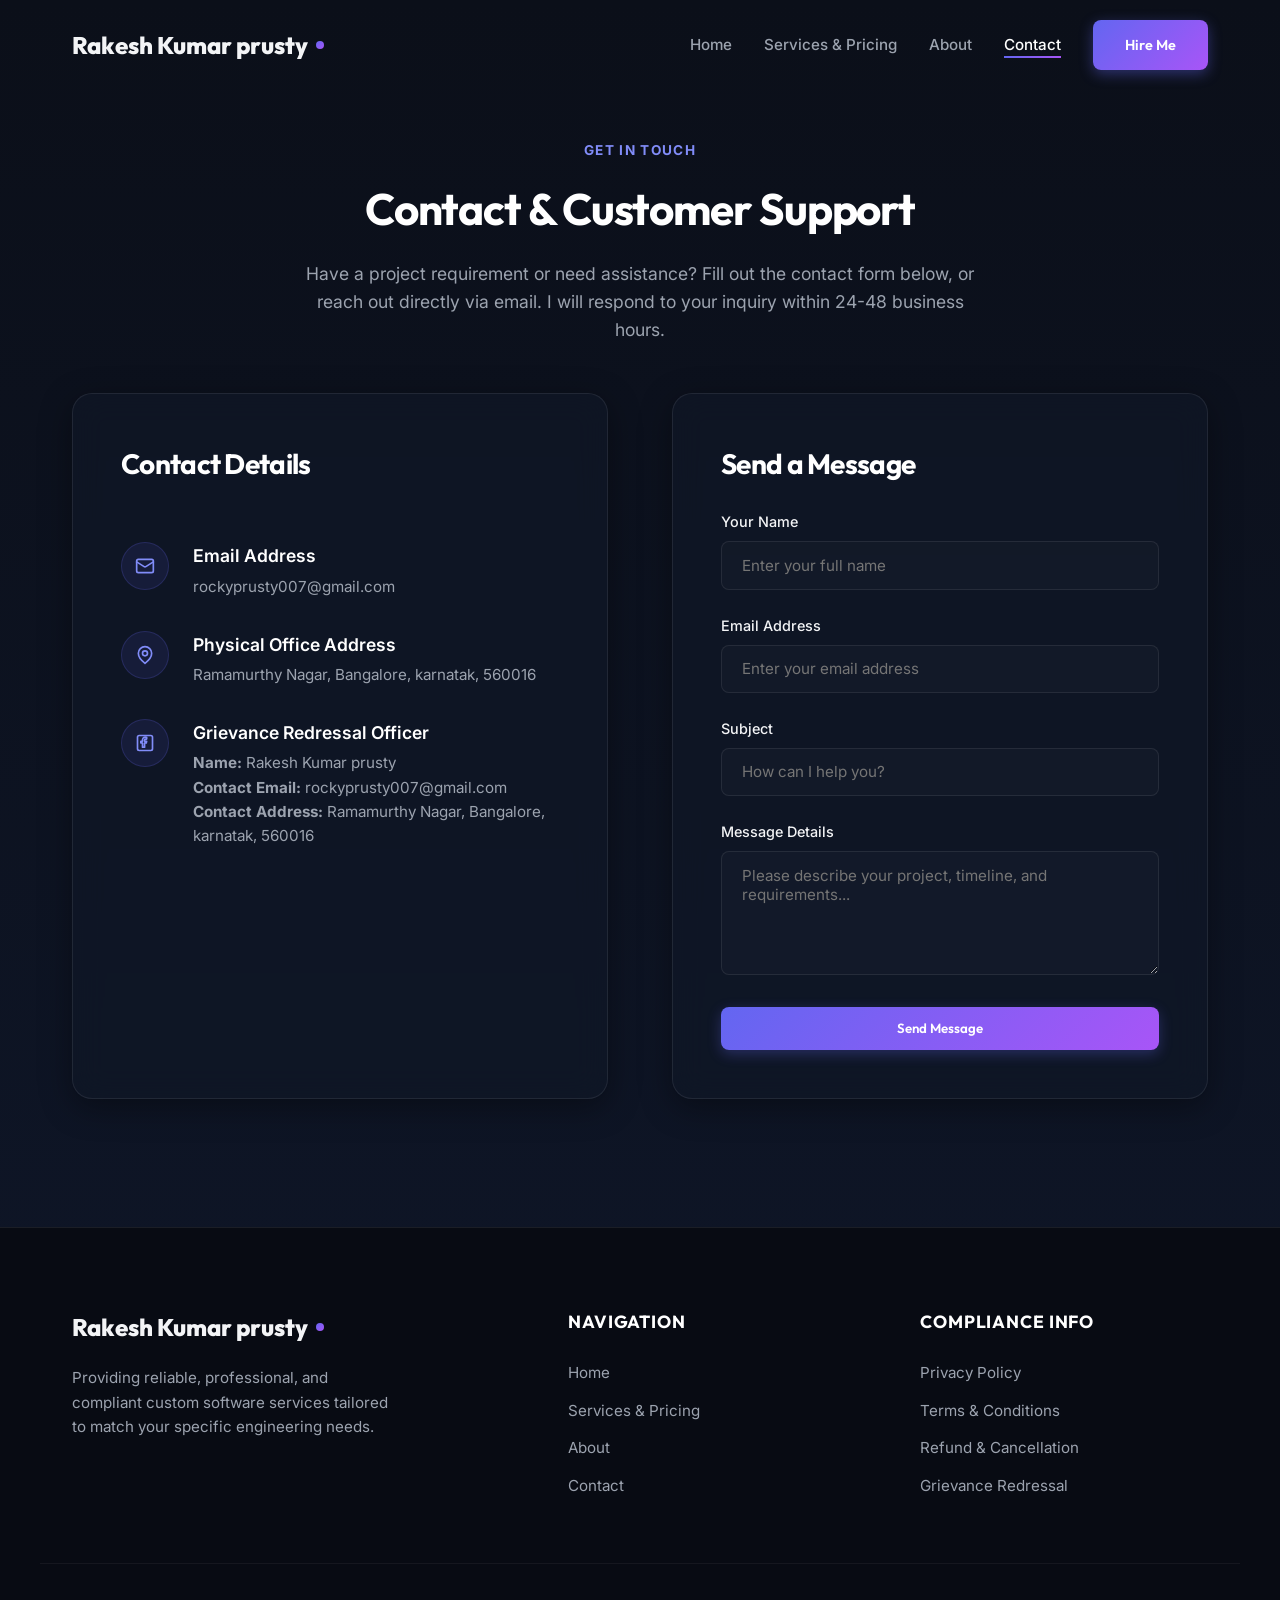
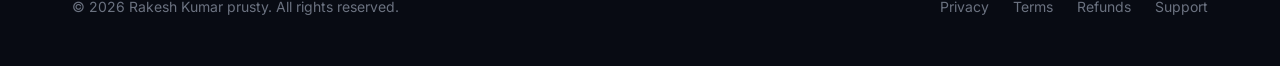
==== contact.html @ a21fa16c "Initial commit of compliance website Initial commit of compliance website" ====
<!DOCTYPE html>
<html lang="en">
<head>
    <meta charset="UTF-8">
    <meta name="viewport" content="width=device-width, initial-scale=1.0">
    <title>Contact & Grievance Redressal | Rakesh Kumar prusty</title>
    <meta name="description" content="Get in touch with Rakesh Kumar prusty for custom web development, mobile apps, database configuration, or support queries.">
    <link rel="stylesheet" href="styles.css">
</head>
<body>

    <!-- Header Navigation -->
    <header class="scrolled">
        <div class="container nav-container">
            <a href="index.html" class="logo">
                Rakesh Kumar prusty<span class="logo-dot"></span>
            </a>
            
            <button class="nav-toggle" id="navToggle" aria-label="Toggle Navigation">
                <span></span>
                <span></span>
                <span></span>
            </button>
            
            <ul class="nav-menu" id="navMenu">
                <li><a href="index.html#home" class="nav-link">Home</a></li>
                <li><a href="index.html#services" class="nav-link">Services & Pricing</a></li>
                <li><a href="index.html#about" class="nav-link">About</a></li>
                <li><a href="contact.html" class="nav-link active">Contact</a></li>
                <li><a href="contact.html" class="btn nav-btn">Hire Me</a></li>
            </ul>
        </div>
    </header>

    <!-- Contact Content -->
    <main class="policy-page container">
        <div class="section-header" style="margin-bottom: 3rem;">
            <span class="section-tag">Get in Touch</span>
            <h1 class="section-title">Contact & Customer Support</h1>
            <p class="section-desc">Have a project requirement or need assistance? Fill out the contact form below, or reach out directly via email. I will respond to your inquiry within 24-48 business hours.</p>
        </div>

        <div class="contact-grid">
            <!-- Contact Details -->
            <div class="glass-card contact-info-list" style="padding: 3rem;">
                <h2 style="font-size: 1.75rem; margin-bottom: 1.5rem;">Contact Details</h2>
                
                <div class="contact-item">
                    <div class="contact-icon">
                        <svg width="20" height="20" viewBox="0 0 24 24" fill="none" stroke="currentColor" stroke-width="2" stroke-linecap="round" stroke-linejoin="round"><rect width="20" height="16" x="2" y="4" rx="2" /><path d="m22 7-8.97 5.7a1.94 1.94 0 0 1-2.06 0L2 7" /></svg>
                    </div>
                    <div>
                        <div class="contact-item-title">Email Address</div>
                        <div class="contact-item-desc"><a href="mailto:rockyprusty007@gmail.com">rockyprusty007@gmail.com</a></div>
                    </div>
                </div>

                <div class="contact-item">
                    <div class="contact-icon">
                        <svg width="20" height="20" viewBox="0 0 24 24" fill="none" stroke="currentColor" stroke-width="2" stroke-linecap="round" stroke-linejoin="round"><path d="M20 10c0 6-8 12-8 12s-8-6-8-12a8 8 0 0 1 16 0Z" /><circle cx="12" cy="10" r="3" /></svg>
                    </div>
                    <div>
                        <div class="contact-item-title">Physical Office Address</div>
                        <div class="contact-item-desc">Ramamurthy Nagar, Bangalore, karnatak, 560016</div>
                    </div>
                </div>

                <div class="contact-item">
                    <div class="contact-icon">
                        <svg width="20" height="20" viewBox="0 0 24 24" fill="none" stroke="currentColor" stroke-width="2" stroke-linecap="round" stroke-linejoin="round"><rect width="18" height="18" x="3" y="3" rx="2" /><path d="M9 17v-5H7v-2h2V8.5C9 6.57 10.18 5 12.5 5c.92 0 1.5.07 1.5.07v2.24H12.7c-1.12 0-1.2.53-1.2 1.34V10h2.5l-.5 2h-2v5H9z"/></svg>
                    </div>
                    <div>
                        <div class="contact-item-title">Grievance Redressal Officer</div>
                        <div class="contact-item-desc">
                            <strong>Name:</strong> Rakesh Kumar prusty<br>
                            <strong>Contact Email:</strong> rockyprusty007@gmail.com<br>
                            <strong>Contact Address:</strong> Ramamurthy Nagar, Bangalore, karnatak, 560016
                        </div>
                    </div>
                </div>
            </div>

            <!-- Contact Form -->
            <div class="glass-card contact-form" style="padding: 3rem;">
                <h2 style="font-size: 1.75rem; margin-bottom: 1.5rem;">Send a Message</h2>
                <form id="contactForm">
                    <div class="form-group">
                        <label for="name">Your Name</label>
                        <input type="text" id="name" name="name" required placeholder="Enter your full name">
                    </div>
                    <div class="form-group">
                        <label for="email">Email Address</label>
                        <input type="email" id="email" name="email" required placeholder="Enter your email address">
                    </div>
                    <div class="form-group">
                        <label for="subject">Subject</label>
                        <input type="text" id="subject" name="subject" required placeholder="How can I help you?">
                    </div>
                    <div class="form-group">
                        <label for="message">Message Details</label>
                        <textarea id="message" name="message" rows="5" required placeholder="Please describe your project, timeline, and requirements..."></textarea>
                    </div>
                    <button type="submit" class="btn btn-primary" style="width: 100%;">Send Message</button>
                </form>
            </div>
        </div>
    </main>

    <!-- Footer -->
    <footer>
        <div class="container footer-grid">
            <div class="footer-brand">
                <a href="index.html" class="logo">
                    Rakesh Kumar prusty<span class="logo-dot"></span>
                </a>
                <p class="footer-text">Providing reliable, professional, and compliant custom software services tailored to match your specific engineering needs.</p>
            </div>
            
            <div>
                <h4 class="footer-title">Navigation</h4>
                <ul class="footer-links">
                    <li><a href="index.html#home" class="footer-link">Home</a></li>
                    <li><a href="index.html#services" class="footer-link">Services & Pricing</a></li>
                    <li><a href="index.html#about" class="footer-link">About</a></li>
                    <li><a href="contact.html" class="footer-link">Contact</a></li>
                </ul>
            </div>
            
            <div>
                <h4 class="footer-title">Compliance Info</h4>
                <ul class="footer-links">
                    <li><a href="privacy.html" class="footer-link">Privacy Policy</a></li>
                    <li><a href="terms.html" class="footer-link">Terms & Conditions</a></li>
                    <li><a href="refund.html" class="footer-link">Refund & Cancellation</a></li>
                    <li><a href="contact.html" class="footer-link">Grievance Redressal</a></li>
                </ul>
            </div>
        </div>
        
        <div class="container footer-bottom">
            <p>&copy; <span id="currentYear"></span> Rakesh Kumar prusty. All rights reserved.</p>
            <div class="footer-policies">
                <a href="privacy.html">Privacy</a>
                <a href="terms.html">Terms</a>
                <a href="refund.html">Refunds</a>
                <a href="contact.html">Support</a>
            </div>
        </div>
    </footer>

    <script src="script.js"></script>
</body>
</html>
---- styles.css ----
@import url('https://fonts.googleapis.com/css2?family=Inter:wght@300;400;500;600;700&family=Outfit:wght@400;500;600;700;800&display=swap');

/* CSS Custom Properties / Design System */
:root {
    /* Colors */
    --bg-primary: #0b0f19;
    --bg-secondary: #111827;
    --bg-card: rgba(17, 24, 39, 0.7);
    --border-color: rgba(255, 255, 255, 0.08);
    --border-color-hover: rgba(99, 102, 241, 0.4);
    
    --text-primary: #f3f4f6;
    --text-secondary: #9ca3af;
    --text-muted: #6b7280;
    
    --primary: #6366f1;
    --primary-light: #818cf8;
    --primary-dark: #4f46e5;
    --secondary: #14b8a6;
    --accent: #a855f7;
    
    /* Gradients */
    --gradient-primary: linear-gradient(135deg, var(--primary), var(--accent));
    --gradient-glow: linear-gradient(135deg, rgba(99, 102, 241, 0.15), rgba(168, 85, 247, 0.15));
    --gradient-dark: linear-gradient(to bottom, #0b0f19, #0f172a);
    
    /* Fonts */
    --font-heading: 'Outfit', sans-serif;
    --font-body: 'Inter', sans-serif;
    
    /* Transitions & Shadow */
    --transition-fast: 0.2s cubic-bezier(0.4, 0, 0.2, 1);
    --transition-normal: 0.3s cubic-bezier(0.4, 0, 0.2, 1);
    --transition-slow: 0.5s cubic-bezier(0.4, 0, 0.2, 1);
    --shadow-sm: 0 1px 2px 0 rgba(0, 0, 0, 0.05);
    --shadow-md: 0 4px 6px -1px rgba(0, 0, 0, 0.1), 0 2px 4px -1px rgba(0, 0, 0, 0.06);
    --shadow-lg: 0 10px 15px -3px rgba(0, 0, 0, 0.1), 0 4px 6px -2px rgba(0, 0, 0, 0.05);
    --shadow-glass: 0 8px 32px 0 rgba(0, 0, 0, 0.37);
}

/* Reset & Global */
* {
    margin: 0;
    padding: 0;
    box-sizing: border-box;
}

html {
    scroll-behavior: smooth;
    font-size: 16px;
}

body {
    background-color: var(--bg-primary);
    background-image: var(--gradient-dark);
    color: var(--text-primary);
    font-family: var(--font-body);
    line-height: 1.6;
    overflow-x: hidden;
    min-height: 100vh;
}

/* Typography */
h1, h2, h3, h4, h5, h6 {
    font-family: var(--font-heading);
    font-weight: 700;
    letter-spacing: -0.025em;
    color: #ffffff;
}

a {
    color: inherit;
    text-decoration: none;
    transition: var(--transition-fast);
}

/* Helper Classes */
.container {
    width: 100%;
    max-width: 1200px;
    margin: 0 auto;
    padding: 0 2rem;
}

.text-gradient {
    background: var(--gradient-primary);
    -webkit-background-clip: text;
    -webkit-text-fill-color: transparent;
    background-clip: text;
    display: inline-block;
}

/* Navigation Bar */
header {
    position: fixed;
    top: 0;
    left: 0;
    width: 100%;
    z-index: 1000;
    padding: 1.25rem 0;
    transition: var(--transition-normal);
}

header.scrolled {
    padding: 0.75rem 0;
    background: rgba(11, 15, 25, 0.8);
    backdrop-filter: blur(12px);
    -webkit-backdrop-filter: blur(12px);
    border-bottom: 1px solid var(--border-color);
    box-shadow: var(--shadow-glass);
}

.nav-container {
    display: flex;
    justify-content: space-between;
    align-items: center;
}

.logo {
    font-family: var(--font-heading);
    font-size: 1.5rem;
    font-weight: 800;
    display: flex;
    align-items: center;
    gap: 0.5rem;
}

.logo-dot {
    width: 8px;
    height: 8px;
    border-radius: 50%;
    background: var(--gradient-primary);
    display: inline-block;
}

.nav-menu {
    display: flex;
    align-items: center;
    list-style: none;
    gap: 2rem;
}

.nav-link {
    font-weight: 500;
    font-size: 0.95rem;
    color: var(--text-secondary);
    position: relative;
    padding: 0.25rem 0;
}

.nav-link::after {
    content: '';
    position: absolute;
    bottom: 0;
    left: 0;
    width: 0;
    height: 2px;
    background: var(--gradient-primary);
    transition: var(--transition-normal);
}

.nav-link:hover, .nav-link.active {
    color: #ffffff;
}

.nav-link:hover::after, .nav-link.active::after {
    width: 100%;
}

.nav-btn {
    background: var(--gradient-primary);
    color: #ffffff;
    padding: 0.6rem 1.25rem;
    border-radius: 9999px;
    font-weight: 600;
    font-size: 0.9rem;
    box-shadow: 0 4px 14px rgba(99, 102, 241, 0.4);
}

.nav-btn:hover {
    transform: translateY(-2px);
    box-shadow: 0 6px 20px rgba(99, 102, 241, 0.6);
}

/* Mobile Nav Toggle */
.nav-toggle {
    display: none;
    cursor: pointer;
    background: none;
    border: none;
    flex-direction: column;
    gap: 6px;
    z-index: 1001;
}

.nav-toggle span {
    display: block;
    width: 25px;
    height: 2px;
    background: #ffffff;
    transition: var(--transition-normal);
}

/* Hero Section */
.hero {
    min-height: 100vh;
    display: flex;
    align-items: center;
    padding-top: 100px;
    position: relative;
    overflow: hidden;
}

.hero-grid {
    display: grid;
    grid-template-columns: 1.2fr 0.8fr;
    gap: 4rem;
    align-items: center;
}

.hero-badge {
    background: rgba(99, 102, 241, 0.1);
    border: 1px solid rgba(99, 102, 241, 0.2);
    color: var(--primary-light);
    padding: 0.35rem 1rem;
    border-radius: 9999px;
    font-size: 0.85rem;
    font-weight: 600;
    letter-spacing: 0.05em;
    text-transform: uppercase;
    display: inline-flex;
    align-items: center;
    gap: 0.5rem;
    margin-bottom: 1.5rem;
}

.hero-title {
    font-size: 4rem;
    line-height: 1.1;
    margin-bottom: 1.5rem;
}

.hero-desc {
    font-size: 1.15rem;
    color: var(--text-secondary);
    margin-bottom: 2.5rem;
    max-width: 580px;
}

.hero-btns {
    display: flex;
    gap: 1.25rem;
    align-items: center;
}

.btn {
    display: inline-flex;
    align-items: center;
    justify-content: center;
    padding: 0.85rem 2rem;
    border-radius: 8px;
    font-weight: 600;
    font-family: var(--font-heading);
    transition: var(--transition-normal);
    cursor: pointer;
    border: none;
}

.btn-primary {
    background: var(--gradient-primary);
    color: #ffffff;
    box-shadow: 0 4px 14px rgba(99, 102, 241, 0.3);
}

.btn-primary:hover {
    transform: translateY(-2px);
    box-shadow: 0 6px 20px rgba(99, 102, 241, 0.5);
}

.btn-secondary {
    background: rgba(255, 255, 255, 0.05);
    border: 1px solid var(--border-color);
    color: #ffffff;
    backdrop-filter: blur(8px);
}

.btn-secondary:hover {
    background: rgba(255, 255, 255, 0.1);
    border-color: var(--border-color-hover);
    transform: translateY(-2px);
}

/* Glassmorphic Art Card */
.hero-visual {
    position: relative;
    display: flex;
    justify-content: center;
    align-items: center;
}

.glass-card {
    background: var(--bg-card);
    backdrop-filter: blur(16px);
    -webkit-backdrop-filter: blur(16px);
    border: 1px solid var(--border-color);
    border-radius: 20px;
    padding: 2.5rem;
    box-shadow: var(--shadow-glass);
    transition: var(--transition-normal);
}

.glass-card:hover {
    border-color: var(--border-color-hover);
    box-shadow: 0 10px 40px rgba(99, 102, 241, 0.2);
}

.visual-box {
    width: 100%;
    max-width: 380px;
    height: 380px;
    position: relative;
    z-index: 1;
}

.visual-box::before {
    content: '';
    position: absolute;
    top: -10%;
    left: -10%;
    width: 120%;
    height: 120%;
    background: var(--gradient-primary);
    border-radius: 50%;
    filter: blur(80px);
    opacity: 0.15;
    z-index: -1;
}

.code-window {
    width: 100%;
    height: 100%;
    display: flex;
    flex-direction: column;
    overflow: hidden;
}

.code-header {
    display: flex;
    gap: 6px;
    margin-bottom: 1.5rem;
}

.code-dot {
    width: 12px;
    height: 12px;
    border-radius: 50%;
}

.code-dot.red { background: #ef4444; }
.code-dot.yellow { background: #f59e0b; }
.code-dot.green { background: #10b981; }

.code-body {
    font-family: 'Courier New', Courier, monospace;
    font-size: 0.85rem;
    color: var(--text-secondary);
    flex-grow: 1;
}

.code-keyword { color: #f472b6; }
.code-property { color: #60a5fa; }
.code-string { color: #34d399; }
.code-value { color: #fbbf24; }
.code-comment { color: var(--text-muted); }

/* Sections Global */
section {
    padding: 8rem 0;
}

.section-header {
    text-align: center;
    max-width: 700px;
    margin: 0 auto 5rem auto;
}

.section-tag {
    font-family: var(--font-body);
    font-size: 0.85rem;
    font-weight: 700;
    color: var(--primary-light);
    text-transform: uppercase;
    letter-spacing: 0.1em;
    margin-bottom: 0.75rem;
    display: block;
}

.section-title {
    font-size: 2.75rem;
    margin-bottom: 1rem;
}

.section-desc {
    color: var(--text-secondary);
    font-size: 1.1rem;
}

/* Services / Pricing Section */
.services-grid {
    display: grid;
    grid-template-columns: repeat(auto-fit, minmax(320px, 1fr));
    gap: 2.5rem;
}

.service-card {
    display: flex;
    flex-direction: column;
    height: 100%;
}

.service-icon-wrapper {
    width: 56px;
    height: 56px;
    border-radius: 12px;
    background: rgba(99, 102, 241, 0.1);
    border: 1px solid rgba(99, 102, 241, 0.2);
    display: flex;
    align-items: center;
    justify-content: center;
    color: var(--primary-light);
    font-size: 1.75rem;
    margin-bottom: 2rem;
    transition: var(--transition-normal);
}

.service-card:hover .service-icon-wrapper {
    background: var(--gradient-primary);
    color: #ffffff;
    box-shadow: 0 4px 14px rgba(99, 102, 241, 0.4);
    transform: scale(1.05);
}

.service-title {
    font-size: 1.5rem;
    margin-bottom: 1rem;
}

.service-desc {
    color: var(--text-secondary);
    font-size: 0.95rem;
    margin-bottom: 2rem;
    flex-grow: 1;
}

.service-footer {
    border-top: 1px solid var(--border-color);
    padding-top: 1.5rem;
    display: flex;
    justify-content: space-between;
    align-items: center;
}

.price-label {
    font-size: 0.85rem;
    color: var(--text-muted);
    text-transform: uppercase;
    letter-spacing: 0.05em;
}

.price-value {
    font-family: var(--font-heading);
    font-size: 1.75rem;
    font-weight: 800;
    color: #ffffff;
}

.price-period {
    font-size: 0.9rem;
    color: var(--text-secondary);
    font-weight: 400;
}

/* Skills/About Section */
.about-grid {
    display: grid;
    grid-template-columns: 0.9fr 1.1fr;
    gap: 5rem;
    align-items: center;
}

.about-content h3 {
    font-size: 1.75rem;
    margin-bottom: 1.5rem;
}

.about-text {
    color: var(--text-secondary);
    margin-bottom: 2rem;
}

.about-text p {
    margin-bottom: 1rem;
}

.skills-list {
    display: flex;
    flex-wrap: wrap;
    gap: 0.75rem;
}

.skill-tag {
    background: rgba(255, 255, 255, 0.03);
    border: 1px solid var(--border-color);
    color: var(--text-primary);
    padding: 0.5rem 1.25rem;
    border-radius: 9999px;
    font-size: 0.85rem;
    font-weight: 500;
    transition: var(--transition-fast);
}

.skill-tag:hover {
    border-color: var(--primary-light);
    background: rgba(99, 102, 241, 0.05);
    color: #ffffff;
    transform: translateY(-2px);
}

/* Contact Grid */
.contact-grid {
    display: grid;
    grid-template-columns: 1fr 1fr;
    gap: 4rem;
}

.contact-info-list {
    display: flex;
    flex-direction: column;
    gap: 2rem;
}

.contact-item {
    display: flex;
    gap: 1.5rem;
    align-items: flex-start;
}

.contact-icon {
    width: 48px;
    height: 48px;
    border-radius: 50%;
    background: rgba(99, 102, 241, 0.1);
    border: 1px solid rgba(99, 102, 241, 0.2);
    display: flex;
    align-items: center;
    justify-content: center;
    color: var(--primary-light);
    font-size: 1.25rem;
    flex-shrink: 0;
}

.contact-item-title {
    font-size: 1.1rem;
    font-weight: 600;
    margin-bottom: 0.25rem;
    color: #ffffff;
}

.contact-item-desc {
    color: var(--text-secondary);
    font-size: 0.95rem;
}

.contact-form .form-group {
    margin-bottom: 1.5rem;
}

.contact-form label {
    display: block;
    font-size: 0.9rem;
    font-weight: 500;
    margin-bottom: 0.5rem;
    color: var(--text-primary);
}

.contact-form input,
.contact-form textarea {
    width: 100%;
    background: rgba(255, 255, 255, 0.02);
    border: 1px solid var(--border-color);
    border-radius: 8px;
    padding: 0.85rem 1.25rem;
    color: #ffffff;
    font-family: var(--font-body);
    font-size: 0.95rem;
    transition: var(--transition-normal);
}

.contact-form input:focus,
.contact-form textarea:focus {
    outline: none;
    border-color: var(--primary);
    background: rgba(255, 255, 255, 0.05);
    box-shadow: 0 0 0 3px rgba(99, 102, 241, 0.15);
}

/* Footer styling */
footer {
    border-top: 1px solid var(--border-color);
    background-color: #080b13;
    padding: 5rem 0 3rem 0;
}

.footer-grid {
    display: grid;
    grid-template-columns: 1.5fr 1fr 1fr;
    gap: 4rem;
    margin-bottom: 4rem;
}

.footer-brand .logo {
    margin-bottom: 1.25rem;
}

.footer-text {
    color: var(--text-secondary);
    font-size: 0.95rem;
    max-width: 320px;
}

.footer-title {
    font-size: 1.1rem;
    margin-bottom: 1.5rem;
    text-transform: uppercase;
    letter-spacing: 0.05em;
}

.footer-links {
    list-style: none;
    display: flex;
    flex-direction: column;
    gap: 0.75rem;
}

.footer-link {
    color: var(--text-secondary);
    font-size: 0.95rem;
}

.footer-link:hover {
    color: var(--primary-light);
    padding-left: 4px;
}

.footer-bottom {
    border-top: 1px solid rgba(255, 255, 255, 0.05);
    padding-top: 2rem;
    display: flex;
    justify-content: space-between;
    align-items: center;
    color: var(--text-muted);
    font-size: 0.875rem;
}

.footer-policies {
    display: flex;
    gap: 1.5rem;
}

.footer-policies a:hover {
    color: var(--text-secondary);
}

/* Compliance/Policy Page Content Styles */
.policy-page {
    padding-top: 140px;
    padding-bottom: 8rem;
}

.policy-card {
    padding: 4rem;
}

.policy-header {
    border-bottom: 1px solid var(--border-color);
    padding-bottom: 2.5rem;
    margin-bottom: 3rem;
}

.policy-meta {
    font-size: 0.9rem;
    color: var(--text-muted);
    margin-top: 0.5rem;
}

.policy-content h2 {
    font-size: 1.75rem;
    margin-top: 2.5rem;
    margin-bottom: 1rem;
}

.policy-content p {
    color: var(--text-secondary);
    margin-bottom: 1.5rem;
    font-size: 1rem;
}

.policy-content ul, 
.policy-content ol {
    margin-bottom: 1.5rem;
    padding-left: 2rem;
    color: var(--text-secondary);
}

.policy-content li {
    margin-bottom: 0.5rem;
}

.policy-content strong {
    color: #ffffff;
}

/* Compliance Tables (for Refund rates, Grievance details) */
.compliance-table {
    width: 100%;
    border-collapse: collapse;
    margin: 2rem 0;
    font-size: 0.95rem;
}

.compliance-table th, 
.compliance-table td {
    border: 1px solid var(--border-color);
    padding: 1rem;
    text-align: left;
}

.compliance-table th {
    background: rgba(255, 255, 255, 0.03);
    color: #ffffff;
    font-weight: 600;
}

.compliance-table td {
    color: var(--text-secondary);
}

.compliance-table tr:hover {
    background: rgba(255, 255, 255, 0.01);
}

/* Mobile Responsive Adjustments */
@media (max-width: 991px) {
    html {
        font-size: 15px;
    }
    
    .hero {
        padding-top: 140px;
    }
    
    .hero-grid {
        grid-template-columns: 1fr;
        gap: 3rem;
        text-align: center;
    }
    
    .hero-desc {
        margin-left: auto;
        margin-right: auto;
    }
    
    .hero-btns {
        justify-content: center;
    }
    
    .about-grid {
        grid-template-columns: 1fr;
        gap: 3rem;
    }
    
    .contact-grid {
        grid-template-columns: 1fr;
        gap: 3rem;
    }
}

@media (max-width: 768px) {
    /* Navigation responsive overlay */
    .nav-toggle {
        display: flex;
    }
    
    .nav-menu {
        position: fixed;
        top: 0;
        right: -100%;
        width: 80%;
        max-width: 300px;
        height: 100vh;
        background: rgba(11, 15, 25, 0.95);
        backdrop-filter: blur(20px);
        -webkit-backdrop-filter: blur(20px);
        border-left: 1px solid var(--border-color);
        flex-direction: column;
        justify-content: center;
        align-items: center;
        gap: 2.5rem;
        transition: var(--transition-normal);
        box-shadow: var(--shadow-glass);
    }
    
    .nav-menu.open {
        right: 0;
    }
    
    /* Toggle icon state when open */
    .nav-toggle.open span:nth-child(1) {
        transform: rotate(45deg) translate(5px, 6px);
    }
    
    .nav-toggle.open span:nth-child(2) {
        opacity: 0;
    }
    
    .nav-toggle.open span:nth-child(3) {
        transform: rotate(-45deg) translate(5px, -6px);
    }
    
    .hero-title {
        font-size: 3rem;
    }
    
    .section-title {
        font-size: 2.25rem;
    }
    
    .policy-card {
        padding: 2rem;
    }
    
    .footer-grid {
        grid-template-columns: 1fr;
        gap: 2.5rem;
    }
    
    .footer-bottom {
        flex-direction: column;
        gap: 1.5rem;
        text-align: center;
    }
}
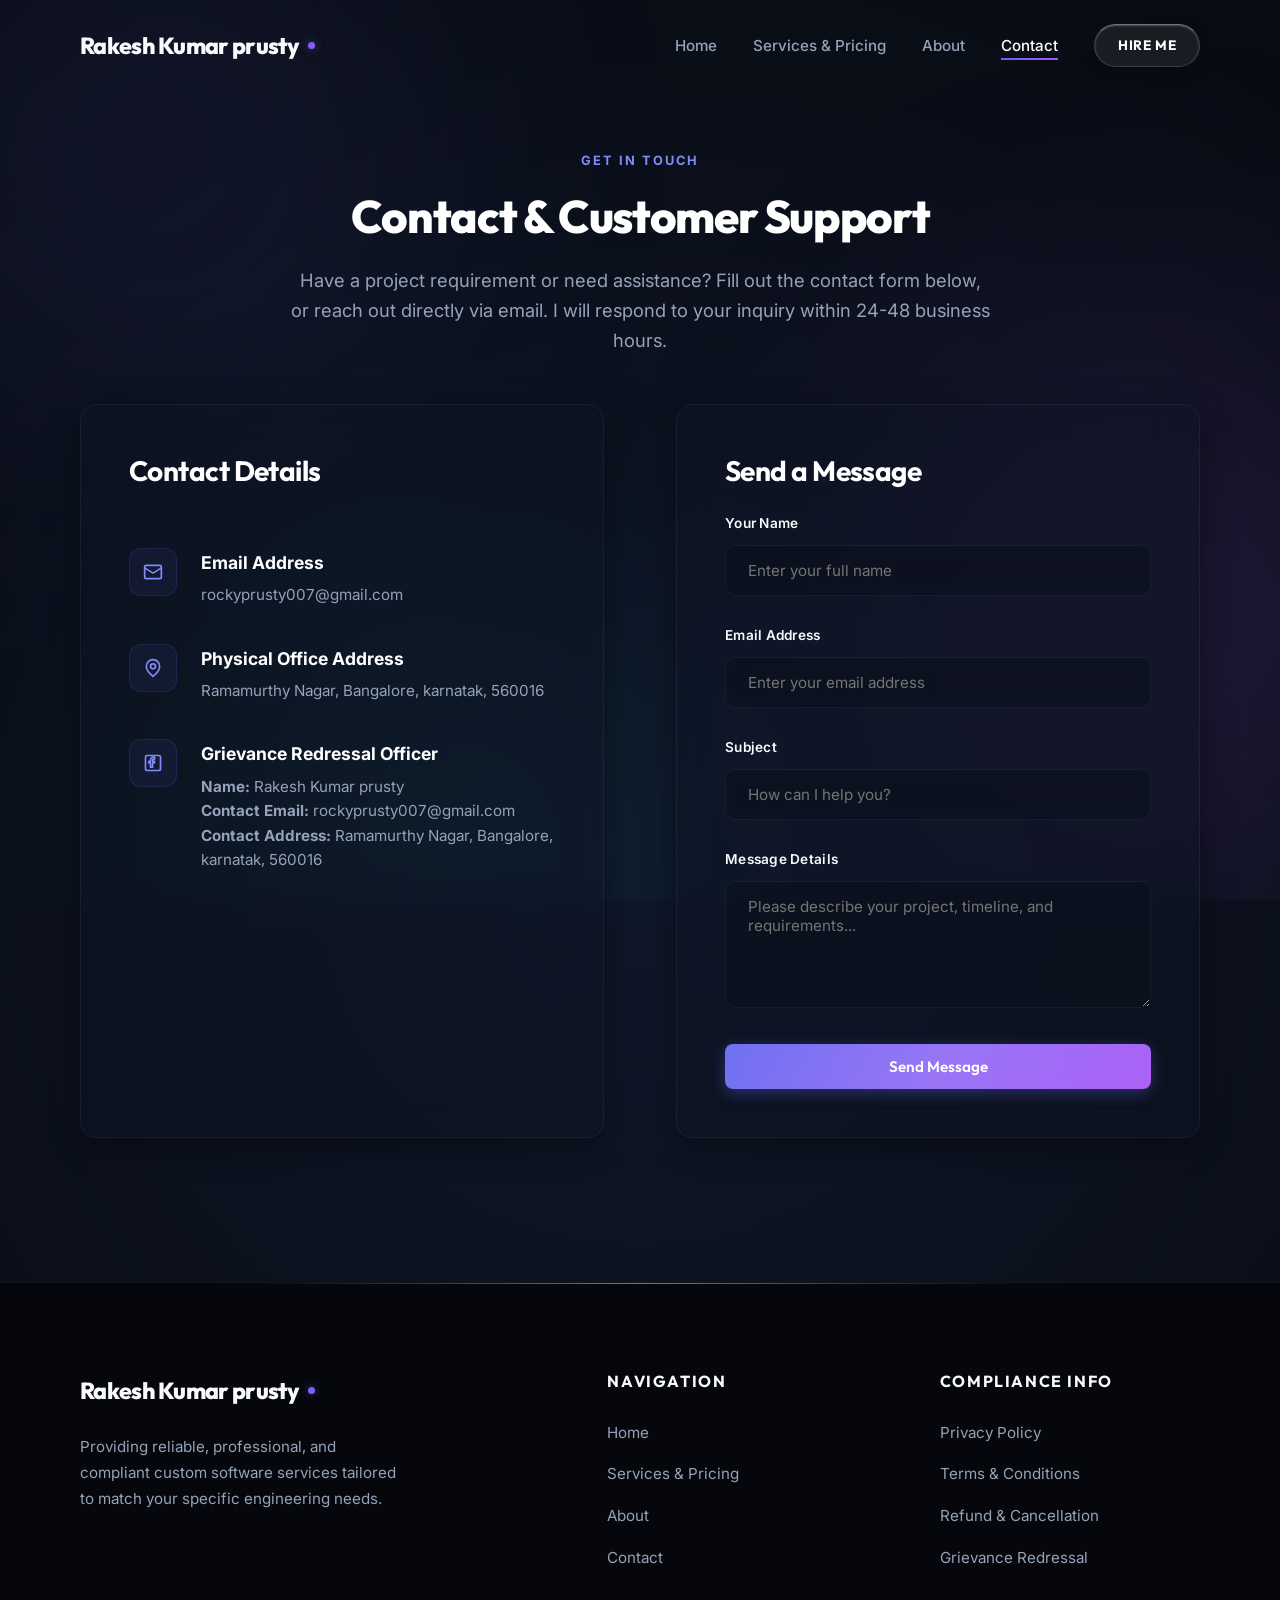
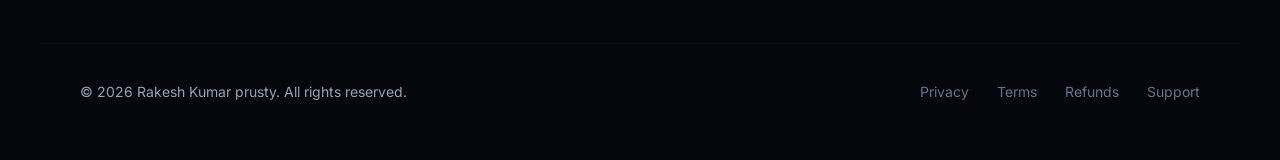
==== commit 298b38ac: "Update" ====
--- a/contact.html
+++ b/contact.html
@@ -5,9 +5,16 @@
     <meta name="viewport" content="width=device-width, initial-scale=1.0">
     <title>Contact & Grievance Redressal | Rakesh Kumar prusty</title>
     <meta name="description" content="Get in touch with Rakesh Kumar prusty for custom web development, mobile apps, database configuration, or support queries.">
-    <link rel="stylesheet" href="styles.css">
+    <link rel="stylesheet" href="styles.css?v=1.1">
 </head>
 <body>
+
+    <!-- Background Glowing Ambient Blobs -->
+    <div class="bg-blobs-container">
+        <div class="bg-blob bg-blob-1"></div>
+        <div class="bg-blob bg-blob-2"></div>
+        <div class="bg-blob bg-blob-3"></div>
+    </div>
 
     <!-- Header Navigation -->
     <header class="scrolled">
--- a/styles.css
+++ b/styles.css
@@ -1,44 +1,56 @@
-@import url('https://fonts.googleapis.com/css2?family=Inter:wght@300;400;500;600;700&family=Outfit:wght@400;500;600;700;800&display=swap');
-
-/* CSS Custom Properties / Design System */
+@import url('https://fonts.googleapis.com/css2?family=Inter:wght@300;400;500;600;700&family=Outfit:wght@400;500;600;700;800;900&display=swap');
+
+/* Design Tokens & CSS Custom Properties */
 :root {
-    /* Colors */
-    --bg-primary: #0b0f19;
-    --bg-secondary: #111827;
-    --bg-card: rgba(17, 24, 39, 0.7);
-    --border-color: rgba(255, 255, 255, 0.08);
-    --border-color-hover: rgba(99, 102, 241, 0.4);
-    
-    --text-primary: #f3f4f6;
-    --text-secondary: #9ca3af;
-    --text-muted: #6b7280;
-    
-    --primary: #6366f1;
+    /* Harmonious Color Palette */
+    --bg-primary: #080b11;
+    --bg-secondary: #0f131a;
+    --bg-card: rgba(15, 22, 36, 0.45);
+    --bg-card-hover: rgba(20, 30, 50, 0.6);
+    --border-color: rgba(255, 255, 255, 0.05);
+    --border-color-hover: rgba(99, 102, 241, 0.35);
+    
+    /* Brand Colors */
+    --primary: #6366f1;       /* Indigo */
+    --primary-glow: rgba(99, 102, 241, 0.15);
     --primary-light: #818cf8;
     --primary-dark: #4f46e5;
-    --secondary: #14b8a6;
-    --accent: #a855f7;
+    
+    --secondary: #14b8a6;     /* Teal */
+    --secondary-glow: rgba(20, 184, 166, 0.15);
+    
+    --accent: #a855f7;        /* Purple */
+    --accent-glow: rgba(168, 85, 247, 0.15);
+    
+    /* Text Colors */
+    --text-primary: #f8fafc;
+    --text-secondary: #94a3b8;
+    --text-muted: #64748b;
     
     /* Gradients */
     --gradient-primary: linear-gradient(135deg, var(--primary), var(--accent));
-    --gradient-glow: linear-gradient(135deg, rgba(99, 102, 241, 0.15), rgba(168, 85, 247, 0.15));
-    --gradient-dark: linear-gradient(to bottom, #0b0f19, #0f172a);
-    
-    /* Fonts */
+    --gradient-accent: linear-gradient(135deg, var(--secondary), var(--primary));
+    --gradient-dark: radial-gradient(circle at 50% 50%, #0f172a 0%, #080b11 100%);
+    --gradient-text: linear-gradient(to right, #ffffff, #cbd5e1);
+    
+    /* Typography */
     --font-heading: 'Outfit', sans-serif;
     --font-body: 'Inter', sans-serif;
     
-    /* Transitions & Shadow */
+    /* Animation Timings */
     --transition-fast: 0.2s cubic-bezier(0.4, 0, 0.2, 1);
-    --transition-normal: 0.3s cubic-bezier(0.4, 0, 0.2, 1);
-    --transition-slow: 0.5s cubic-bezier(0.4, 0, 0.2, 1);
-    --shadow-sm: 0 1px 2px 0 rgba(0, 0, 0, 0.05);
-    --shadow-md: 0 4px 6px -1px rgba(0, 0, 0, 0.1), 0 2px 4px -1px rgba(0, 0, 0, 0.06);
-    --shadow-lg: 0 10px 15px -3px rgba(0, 0, 0, 0.1), 0 4px 6px -2px rgba(0, 0, 0, 0.05);
-    --shadow-glass: 0 8px 32px 0 rgba(0, 0, 0, 0.37);
-}
-
-/* Reset & Global */
+    --transition-normal: 0.35s cubic-bezier(0.25, 0.8, 0.25, 1);
+    --transition-slow: 0.6s cubic-bezier(0.16, 1, 0.3, 1);
+    
+    /* Shadows & Glows */
+    --shadow-sm: 0 1px 3px rgba(0,0,0,0.12);
+    --shadow-md: 0 10px 25px -5px rgba(0,0,0,0.3);
+    --shadow-lg: 0 20px 40px -15px rgba(0,0,0,0.5);
+    --shadow-glass: 0 8px 32px 0 rgba(0, 0, 0, 0.4);
+    --shadow-card-glow: 0 10px 30px rgba(99, 102, 241, 0.08);
+}
+
+/* Reset & Base Rules */
 * {
     margin: 0;
     padding: 0;
@@ -48,6 +60,23 @@
 html {
     scroll-behavior: smooth;
     font-size: 16px;
+    scrollbar-width: thin;
+    scrollbar-color: var(--primary) var(--bg-primary);
+}
+
+/* Custom Scrollbar */
+::-webkit-scrollbar {
+    width: 8px;
+}
+::-webkit-scrollbar-track {
+    background: var(--bg-primary);
+}
+::-webkit-scrollbar-thumb {
+    background: rgba(99, 102, 241, 0.3);
+    border-radius: 9999px;
+}
+::-webkit-scrollbar-thumb:hover {
+    background: var(--primary);
 }
 
 body {
@@ -55,17 +84,79 @@
     background-image: var(--gradient-dark);
     color: var(--text-primary);
     font-family: var(--font-body);
-    line-height: 1.6;
+    line-height: 1.7;
     overflow-x: hidden;
     min-height: 100vh;
+    position: relative;
+    -webkit-font-smoothing: antialiased;
+}
+
+/* Background Glowing Ambient Blobs */
+.bg-blobs-container {
+    position: fixed;
+    top: 0;
+    left: 0;
+    width: 100%;
+    height: 100%;
+    z-index: -2;
+    pointer-events: none;
+    overflow: hidden;
+}
+
+.bg-blob {
+    position: absolute;
+    border-radius: 50%;
+    filter: blur(140px);
+    opacity: 0.12;
+    pointer-events: none;
+}
+
+.bg-blob-1 {
+    width: 500px;
+    height: 500px;
+    background: var(--primary);
+    top: -100px;
+    left: -100px;
+    animation: float-blob 22s infinite alternate ease-in-out;
+}
+
+.bg-blob-2 {
+    width: 600px;
+    height: 600px;
+    background: var(--accent);
+    top: 35%;
+    right: -200px;
+    animation: float-blob-reverse 26s infinite alternate ease-in-out;
+}
+
+.bg-blob-3 {
+    width: 450px;
+    height: 450px;
+    background: var(--secondary);
+    bottom: -150px;
+    left: 15%;
+    animation: float-blob 18s infinite alternate ease-in-out;
+}
+
+@keyframes float-blob {
+    0% { transform: scale(1) translate(0, 0); }
+    50% { transform: scale(1.15) translate(40px, 60px); }
+    100% { transform: scale(0.9) translate(-20px, 30px); }
+}
+
+@keyframes float-blob-reverse {
+    0% { transform: scale(1.1) translate(0, 0); }
+    50% { transform: scale(0.85) translate(-60px, -40px); }
+    100% { transform: scale(1.05) translate(30px, -10px); }
 }
 
 /* Typography */
 h1, h2, h3, h4, h5, h6 {
     font-family: var(--font-heading);
     font-weight: 700;
-    letter-spacing: -0.025em;
-    color: #ffffff;
+    letter-spacing: -0.02em;
+    color: #ffffff;
+    line-height: 1.25;
 }
 
 a {
@@ -74,12 +165,16 @@
     transition: var(--transition-fast);
 }
 
-/* Helper Classes */
+p {
+    color: var(--text-secondary);
+}
+
+/* Helper Utilities */
 .container {
     width: 100%;
     max-width: 1200px;
     margin: 0 auto;
-    padding: 0 2rem;
+    padding: 0 2.5rem;
 }
 
 .text-gradient {
@@ -90,22 +185,22 @@
     display: inline-block;
 }
 
-/* Navigation Bar */
+/* Header & Navigation */
 header {
     position: fixed;
     top: 0;
     left: 0;
     width: 100%;
     z-index: 1000;
-    padding: 1.25rem 0;
+    padding: 1.5rem 0;
     transition: var(--transition-normal);
 }
 
 header.scrolled {
-    padding: 0.75rem 0;
-    background: rgba(11, 15, 25, 0.8);
-    backdrop-filter: blur(12px);
-    -webkit-backdrop-filter: blur(12px);
+    padding: 0.9rem 0;
+    background: rgba(8, 11, 17, 0.75);
+    backdrop-filter: blur(20px);
+    -webkit-backdrop-filter: blur(20px);
     border-bottom: 1px solid var(--border-color);
     box-shadow: var(--shadow-glass);
 }
@@ -118,26 +213,28 @@
 
 .logo {
     font-family: var(--font-heading);
-    font-size: 1.5rem;
+    font-size: 1.45rem;
     font-weight: 800;
     display: flex;
     align-items: center;
     gap: 0.5rem;
+    letter-spacing: -0.03em;
 }
 
 .logo-dot {
-    width: 8px;
-    height: 8px;
+    width: 7px;
+    height: 7px;
     border-radius: 50%;
     background: var(--gradient-primary);
     display: inline-block;
+    box-shadow: 0 0 10px rgba(99, 102, 241, 0.6);
 }
 
 .nav-menu {
     display: flex;
     align-items: center;
     list-style: none;
-    gap: 2rem;
+    gap: 2.25rem;
 }
 
 .nav-link {
@@ -145,7 +242,7 @@
     font-size: 0.95rem;
     color: var(--text-secondary);
     position: relative;
-    padding: 0.25rem 0;
+    padding: 0.35rem 0;
 }
 
 .nav-link::after {
@@ -167,38 +264,130 @@
     width: 100%;
 }
 
-.nav-btn {
-    background: var(--gradient-primary);
-    color: #ffffff;
-    padding: 0.6rem 1.25rem;
-    border-radius: 9999px;
-    font-weight: 600;
-    font-size: 0.9rem;
-    box-shadow: 0 4px 14px rgba(99, 102, 241, 0.4);
-}
-
-.nav-btn:hover {
-    transform: translateY(-2px);
-    box-shadow: 0 6px 20px rgba(99, 102, 241, 0.6);
-}
-
-/* Mobile Nav Toggle */
+/* Mobile Nav Toggle Button */
 .nav-toggle {
     display: none;
     cursor: pointer;
     background: none;
     border: none;
     flex-direction: column;
-    gap: 6px;
+    gap: 5px;
     z-index: 1001;
+    padding: 5px;
 }
 
 .nav-toggle span {
     display: block;
-    width: 25px;
+    width: 22px;
     height: 2px;
     background: #ffffff;
     transition: var(--transition-normal);
+    border-radius: 2px;
+}
+
+/* Glassmorphism Styles */
+.glass-card {
+    background: var(--bg-card);
+    backdrop-filter: blur(18px);
+    -webkit-backdrop-filter: blur(18px);
+    border: 1px solid var(--border-color);
+    border-radius: 16px;
+    padding: 2.5rem;
+    box-shadow: var(--shadow-glass);
+    transition: var(--transition-normal);
+}
+
+.glass-card:hover {
+    background: var(--bg-card-hover);
+    border-color: var(--border-color-hover);
+    box-shadow: var(--shadow-glass), var(--shadow-card-glow);
+    transform: translateY(-4px);
+}
+
+/* Button UI */
+.btn {
+    display: inline-flex;
+    align-items: center;
+    justify-content: center;
+    padding: 0.8rem 1.85rem;
+    border-radius: 8px;
+    font-weight: 600;
+    font-family: var(--font-heading);
+    font-size: 0.95rem;
+    transition: var(--transition-normal);
+    cursor: pointer;
+    border: none;
+    position: relative;
+    overflow: hidden;
+}
+
+.btn-primary {
+    background: var(--gradient-primary);
+    color: #ffffff;
+    box-shadow: 0 4px 15px rgba(99, 102, 241, 0.35);
+}
+
+.btn-primary::after {
+    content: '';
+    position: absolute;
+    top: 0;
+    left: -50%;
+    width: 200%;
+    height: 100%;
+    background: linear-gradient(to right, transparent, rgba(255,255,255,0.15), transparent);
+    transform: skewX(-25deg);
+    transition: 0.75s;
+}
+
+.btn-primary:hover::after {
+    left: 125%;
+}
+
+.btn-primary:hover {
+    transform: translateY(-2px);
+    box-shadow: 0 8px 22px rgba(99, 102, 241, 0.55);
+}
+
+.btn-secondary {
+    background: rgba(255, 255, 255, 0.04);
+    border: 1px solid var(--border-color);
+    color: #ffffff;
+    backdrop-filter: blur(8px);
+    -webkit-backdrop-filter: blur(8px);
+}
+
+.btn-secondary:hover {
+    background: rgba(255, 255, 255, 0.08);
+    border-color: rgba(255, 255, 255, 0.15);
+    transform: translateY(-2px);
+}
+
+.nav-btn {
+    padding: 0.55rem 1.4rem;
+    border-radius: 9999px;
+    font-size: 0.85rem;
+    font-weight: 700;
+    color: #ffffff !important;
+    background: rgba(255, 255, 255, 0.07);
+    backdrop-filter: blur(12px);
+    -webkit-backdrop-filter: blur(12px);
+    border: 1px solid rgba(255, 255, 255, 0.15);
+    border-top: 1px solid rgba(255, 255, 255, 0.4); /* Glossy top edge highlight */
+    box-shadow: 0 4px 15px rgba(0, 0, 0, 0.15), inset 0 1px 2px rgba(255, 255, 255, 0.25);
+    transition: var(--transition-normal);
+    text-transform: uppercase;
+    letter-spacing: 0.05em;
+    display: inline-flex;
+    align-items: center;
+    justify-content: center;
+}
+
+.nav-btn:hover {
+    background: rgba(255, 255, 255, 0.15);
+    border-color: rgba(255, 255, 255, 0.25);
+    border-top: 1px solid rgba(255, 255, 255, 0.55);
+    box-shadow: 0 8px 25px rgba(99, 102, 241, 0.25), inset 0 1px 2px rgba(255, 255, 255, 0.4);
+    transform: translateY(-2px);
 }
 
 /* Hero Section */
@@ -206,45 +395,56 @@
     min-height: 100vh;
     display: flex;
     align-items: center;
-    padding-top: 100px;
+    padding-top: 120px;
     position: relative;
-    overflow: hidden;
 }
 
 .hero-grid {
     display: grid;
-    grid-template-columns: 1.2fr 0.8fr;
-    gap: 4rem;
-    align-items: center;
+    grid-template-columns: 1.15fr 0.85fr;
+    gap: 4.5rem;
+    align-items: center;
+}
+
+.hero-content {
+    animation: introFade 0.8s ease forwards;
 }
 
 .hero-badge {
-    background: rgba(99, 102, 241, 0.1);
+    background: rgba(99, 102, 241, 0.08);
     border: 1px solid rgba(99, 102, 241, 0.2);
     color: var(--primary-light);
-    padding: 0.35rem 1rem;
+    padding: 0.4rem 1.1rem;
     border-radius: 9999px;
-    font-size: 0.85rem;
+    font-size: 0.8rem;
     font-weight: 600;
-    letter-spacing: 0.05em;
+    letter-spacing: 0.06em;
     text-transform: uppercase;
     display: inline-flex;
     align-items: center;
     gap: 0.5rem;
-    margin-bottom: 1.5rem;
+    margin-bottom: 2rem;
+    box-shadow: 0 2px 10px rgba(99, 102, 241, 0.05);
+}
+
+.hero-badge svg {
+    color: var(--secondary);
 }
 
 .hero-title {
-    font-size: 4rem;
-    line-height: 1.1;
-    margin-bottom: 1.5rem;
+    font-size: 3.8rem;
+    line-height: 1.15;
+    margin-bottom: 1.75rem;
+    font-weight: 800;
+    letter-spacing: -0.03em;
 }
 
 .hero-desc {
     font-size: 1.15rem;
     color: var(--text-secondary);
-    margin-bottom: 2.5rem;
+    margin-bottom: 2.75rem;
     max-width: 580px;
+    line-height: 1.75;
 }
 
 .hero-btns {
@@ -253,87 +453,38 @@
     align-items: center;
 }
 
-.btn {
-    display: inline-flex;
-    align-items: center;
-    justify-content: center;
-    padding: 0.85rem 2rem;
-    border-radius: 8px;
-    font-weight: 600;
-    font-family: var(--font-heading);
-    transition: var(--transition-normal);
-    cursor: pointer;
-    border: none;
-}
-
-.btn-primary {
-    background: var(--gradient-primary);
-    color: #ffffff;
-    box-shadow: 0 4px 14px rgba(99, 102, 241, 0.3);
-}
-
-.btn-primary:hover {
-    transform: translateY(-2px);
-    box-shadow: 0 6px 20px rgba(99, 102, 241, 0.5);
-}
-
-.btn-secondary {
-    background: rgba(255, 255, 255, 0.05);
-    border: 1px solid var(--border-color);
-    color: #ffffff;
-    backdrop-filter: blur(8px);
-}
-
-.btn-secondary:hover {
-    background: rgba(255, 255, 255, 0.1);
-    border-color: var(--border-color-hover);
-    transform: translateY(-2px);
-}
-
-/* Glassmorphic Art Card */
+/* Hero Visual & Editor Mock */
 .hero-visual {
     position: relative;
     display: flex;
     justify-content: center;
     align-items: center;
-}
-
-.glass-card {
-    background: var(--bg-card);
-    backdrop-filter: blur(16px);
-    -webkit-backdrop-filter: blur(16px);
-    border: 1px solid var(--border-color);
-    border-radius: 20px;
-    padding: 2.5rem;
-    box-shadow: var(--shadow-glass);
-    transition: var(--transition-normal);
-}
-
-.glass-card:hover {
-    border-color: var(--border-color-hover);
-    box-shadow: 0 10px 40px rgba(99, 102, 241, 0.2);
+    animation: introFade 0.8s ease 0.2s forwards;
+    opacity: 0;
+    animation-fill-mode: forwards;
 }
 
 .visual-box {
     width: 100%;
-    max-width: 380px;
-    height: 380px;
+    max-width: 400px;
+    height: 400px;
     position: relative;
     z-index: 1;
+    animation: float-editor 6s ease-in-out infinite;
 }
 
 .visual-box::before {
     content: '';
     position: absolute;
-    top: -10%;
-    left: -10%;
-    width: 120%;
-    height: 120%;
+    top: -8%;
+    left: -8%;
+    width: 116%;
+    height: 116%;
     background: var(--gradient-primary);
-    border-radius: 50%;
-    filter: blur(80px);
+    border-radius: 24px;
+    filter: blur(60px);
     opacity: 0.15;
-    z-index: -1;
+    z-index: -2;
 }
 
 .code-window {
@@ -342,17 +493,21 @@
     display: flex;
     flex-direction: column;
     overflow: hidden;
+    background: rgba(8, 11, 18, 0.85);
 }
 
 .code-header {
     display: flex;
     gap: 6px;
     margin-bottom: 1.5rem;
+    background: rgba(255, 255, 255, 0.02);
+    padding: 0.8rem 1rem;
+    border-bottom: 1px solid var(--border-color);
 }
 
 .code-dot {
-    width: 12px;
-    height: 12px;
+    width: 10px;
+    height: 10px;
     border-radius: 50%;
 }
 
@@ -364,48 +519,66 @@
     font-family: 'Courier New', Courier, monospace;
     font-size: 0.85rem;
     color: var(--text-secondary);
+    padding: 0 1.5rem 1.5rem 1.5rem;
     flex-grow: 1;
-}
-
-.code-keyword { color: #f472b6; }
+    overflow-y: auto;
+    line-height: 1.6;
+}
+
+.code-keyword { color: #f472b6; font-weight: 600; }
 .code-property { color: #60a5fa; }
 .code-string { color: #34d399; }
 .code-value { color: #fbbf24; }
-.code-comment { color: var(--text-muted); }
-
-/* Sections Global */
+.code-comment { color: var(--text-muted); font-style: italic; }
+
+@keyframes introFade {
+    from { opacity: 0; transform: translateY(30px); }
+    to { opacity: 1; transform: translateY(0); }
+}
+
+@keyframes float-editor {
+    0% { transform: translateY(0px) rotate(0deg); }
+    50% { transform: translateY(-10px) rotate(0.5deg); }
+    100% { transform: translateY(0px) rotate(0deg); }
+}
+
+/* Sections Global Styling */
 section {
     padding: 8rem 0;
+    position: relative;
 }
 
 .section-header {
     text-align: center;
     max-width: 700px;
-    margin: 0 auto 5rem auto;
+    margin: 0 auto 5.5rem auto;
 }
 
 .section-tag {
     font-family: var(--font-body);
-    font-size: 0.85rem;
+    font-size: 0.8rem;
     font-weight: 700;
     color: var(--primary-light);
     text-transform: uppercase;
-    letter-spacing: 0.1em;
-    margin-bottom: 0.75rem;
+    letter-spacing: 0.15em;
+    margin-bottom: 1rem;
     display: block;
 }
 
 .section-title {
-    font-size: 2.75rem;
-    margin-bottom: 1rem;
+    font-size: 2.85rem;
+    margin-bottom: 1.25rem;
+    font-weight: 800;
+    letter-spacing: -0.03em;
 }
 
 .section-desc {
     color: var(--text-secondary);
-    font-size: 1.1rem;
-}
-
-/* Services / Pricing Section */
+    font-size: 1.15rem;
+    line-height: 1.65;
+}
+
+/* Services / Pricing Grid */
 .services-grid {
     display: grid;
     grid-template-columns: repeat(auto-fit, minmax(320px, 1fr));
@@ -416,127 +589,180 @@
     display: flex;
     flex-direction: column;
     height: 100%;
+    transition: var(--transition-slow);
 }
 
 .service-icon-wrapper {
-    width: 56px;
-    height: 56px;
+    width: 58px;
+    height: 58px;
     border-radius: 12px;
-    background: rgba(99, 102, 241, 0.1);
-    border: 1px solid rgba(99, 102, 241, 0.2);
+    background: rgba(99, 102, 241, 0.08);
+    border: 1px solid rgba(99, 102, 241, 0.15);
     display: flex;
     align-items: center;
     justify-content: center;
     color: var(--primary-light);
-    font-size: 1.75rem;
-    margin-bottom: 2rem;
+    font-size: 1.65rem;
+    margin-bottom: 2.25rem;
     transition: var(--transition-normal);
 }
 
 .service-card:hover .service-icon-wrapper {
     background: var(--gradient-primary);
     color: #ffffff;
-    box-shadow: 0 4px 14px rgba(99, 102, 241, 0.4);
-    transform: scale(1.05);
+    box-shadow: 0 5px 15px rgba(99, 102, 241, 0.45);
+    transform: scale(1.08) rotate(2deg);
 }
 
 .service-title {
-    font-size: 1.5rem;
-    margin-bottom: 1rem;
+    font-size: 1.45rem;
+    margin-bottom: 1.1rem;
+    font-weight: 700;
 }
 
 .service-desc {
     color: var(--text-secondary);
     font-size: 0.95rem;
-    margin-bottom: 2rem;
+    margin-bottom: 2.25rem;
     flex-grow: 1;
+    line-height: 1.7;
 }
 
 .service-footer {
     border-top: 1px solid var(--border-color);
-    padding-top: 1.5rem;
+    padding-top: 1.75rem;
     display: flex;
     justify-content: space-between;
     align-items: center;
 }
 
 .price-label {
-    font-size: 0.85rem;
+    font-size: 0.8rem;
     color: var(--text-muted);
     text-transform: uppercase;
-    letter-spacing: 0.05em;
+    letter-spacing: 0.06em;
+    font-weight: 600;
 }
 
 .price-value {
     font-family: var(--font-heading);
-    font-size: 1.75rem;
+    font-size: 1.85rem;
     font-weight: 800;
     color: #ffffff;
+    letter-spacing: -0.02em;
 }
 
 .price-period {
     font-size: 0.9rem;
     color: var(--text-secondary);
     font-weight: 400;
+    margin-left: 1px;
 }
 
 /* Skills/About Section */
 .about-grid {
     display: grid;
-    grid-template-columns: 0.9fr 1.1fr;
-    gap: 5rem;
-    align-items: center;
+    grid-template-columns: 0.85fr 1.15fr;
+    gap: 5.5rem;
+    align-items: center;
+}
+
+.about-visual {
+    display: flex;
+    justify-content: center;
+}
+
+.about-visual .glass-card {
+    padding: 3rem 2.5rem;
+    width: 100%;
+    max-width: 350px;
+    border-radius: 20px;
+    box-shadow: var(--shadow-glass);
+    position: relative;
+}
+
+.about-visual .glass-card::after {
+    content: '';
+    position: absolute;
+    width: 80%;
+    height: 80%;
+    background: var(--gradient-primary);
+    filter: blur(50px);
+    opacity: 0.1;
+    top: 10%;
+    left: 10%;
+    z-index: -1;
+}
+
+.about-avatar {
+    width: 110px;
+    height: 110px;
+    border-radius: 50%;
+    background: var(--gradient-primary);
+    margin: 0 auto 1.75rem auto;
+    display: flex;
+    align-items: center;
+    justify-content: center;
+    font-size: 2.75rem;
+    font-family: var(--font-heading);
+    font-weight: 800;
+    color: #ffffff;
+    box-shadow: 0 8px 25px rgba(99, 102, 241, 0.4);
+    border: 3px solid rgba(255, 255, 255, 0.1);
 }
 
 .about-content h3 {
-    font-size: 1.75rem;
-    margin-bottom: 1.5rem;
+    font-size: 1.65rem;
+    margin-bottom: 1.25rem;
+    font-weight: 700;
 }
 
 .about-text {
     color: var(--text-secondary);
-    margin-bottom: 2rem;
+    margin-bottom: 2.5rem;
+    font-size: 1.05rem;
 }
 
 .about-text p {
-    margin-bottom: 1rem;
+    margin-bottom: 1.25rem;
 }
 
 .skills-list {
     display: flex;
     flex-wrap: wrap;
-    gap: 0.75rem;
+    gap: 0.8rem;
 }
 
 .skill-tag {
-    background: rgba(255, 255, 255, 0.03);
+    background: rgba(255, 255, 255, 0.02);
     border: 1px solid var(--border-color);
-    color: var(--text-primary);
-    padding: 0.5rem 1.25rem;
+    color: var(--text-secondary);
+    padding: 0.55rem 1.35rem;
     border-radius: 9999px;
     font-size: 0.85rem;
-    font-weight: 500;
-    transition: var(--transition-fast);
+    font-weight: 550;
+    transition: var(--transition-normal);
 }
 
 .skill-tag:hover {
     border-color: var(--primary-light);
-    background: rgba(99, 102, 241, 0.05);
-    color: #ffffff;
-    transform: translateY(-2px);
-}
-
-/* Contact Grid */
+    background: rgba(99, 102, 241, 0.08);
+    color: #ffffff;
+    transform: translateY(-3px);
+    box-shadow: 0 4px 15px rgba(99, 102, 241, 0.15);
+}
+
+/* Contact Section & Form */
 .contact-grid {
     display: grid;
     grid-template-columns: 1fr 1fr;
-    gap: 4rem;
+    gap: 4.5rem;
 }
 
 .contact-info-list {
     display: flex;
     flex-direction: column;
-    gap: 2rem;
+    gap: 2.25rem;
 }
 
 .contact-item {
@@ -548,52 +774,63 @@
 .contact-icon {
     width: 48px;
     height: 48px;
-    border-radius: 50%;
-    background: rgba(99, 102, 241, 0.1);
-    border: 1px solid rgba(99, 102, 241, 0.2);
+    border-radius: 12px;
+    background: rgba(99, 102, 241, 0.08);
+    border: 1px solid rgba(99, 102, 241, 0.15);
     display: flex;
     align-items: center;
     justify-content: center;
     color: var(--primary-light);
-    font-size: 1.25rem;
+    font-size: 1.35rem;
     flex-shrink: 0;
+    transition: var(--transition-normal);
+}
+
+.contact-item:hover .contact-icon {
+    background: var(--gradient-primary);
+    color: #ffffff;
+    box-shadow: 0 4px 12px rgba(99, 102, 241, 0.35);
+    transform: translateY(-2px);
 }
 
 .contact-item-title {
     font-size: 1.1rem;
-    font-weight: 600;
-    margin-bottom: 0.25rem;
+    font-weight: 700;
+    margin-bottom: 0.35rem;
     color: #ffffff;
 }
 
 .contact-item-desc {
     color: var(--text-secondary);
     font-size: 0.95rem;
+    line-height: 1.6;
 }
 
 .contact-form .form-group {
-    margin-bottom: 1.5rem;
+    margin-bottom: 1.75rem;
 }
 
 .contact-form label {
     display: block;
-    font-size: 0.9rem;
-    font-weight: 500;
-    margin-bottom: 0.5rem;
+    font-size: 0.85rem;
+    font-weight: 600;
+    margin-bottom: 0.6rem;
     color: var(--text-primary);
+    letter-spacing: 0.02em;
 }
 
 .contact-form input,
 .contact-form textarea {
     width: 100%;
-    background: rgba(255, 255, 255, 0.02);
+    background: rgba(10, 15, 26, 0.4);
     border: 1px solid var(--border-color);
-    border-radius: 8px;
-    padding: 0.85rem 1.25rem;
+    border-radius: 10px;
+    padding: 0.95rem 1.35rem;
     color: #ffffff;
     font-family: var(--font-body);
     font-size: 0.95rem;
     transition: var(--transition-normal);
+    backdrop-filter: blur(4px);
 }
 
 .contact-form input:focus,
@@ -601,45 +838,61 @@
     outline: none;
     border-color: var(--primary);
     background: rgba(255, 255, 255, 0.05);
-    box-shadow: 0 0 0 3px rgba(99, 102, 241, 0.15);
-}
-
-/* Footer styling */
+    box-shadow: 0 0 0 4px rgba(99, 102, 241, 0.18);
+}
+
+/* Footer UI */
 footer {
     border-top: 1px solid var(--border-color);
-    background-color: #080b13;
-    padding: 5rem 0 3rem 0;
+    background-color: #05070c;
+    padding: 5.5rem 0 3.5rem 0;
+    position: relative;
+    overflow: hidden;
+}
+
+footer::before {
+    content: '';
+    position: absolute;
+    top: 0;
+    left: 50%;
+    width: 60%;
+    height: 1px;
+    background: linear-gradient(90deg, transparent, var(--primary), transparent);
+    transform: translateX(-50%);
 }
 
 .footer-grid {
     display: grid;
-    grid-template-columns: 1.5fr 1fr 1fr;
-    gap: 4rem;
-    margin-bottom: 4rem;
+    grid-template-columns: 1.4fr 0.8fr 0.8fr;
+    gap: 4.5rem;
+    margin-bottom: 4.5rem;
 }
 
 .footer-brand .logo {
-    margin-bottom: 1.25rem;
+    margin-bottom: 1.5rem;
 }
 
 .footer-text {
     color: var(--text-secondary);
     font-size: 0.95rem;
     max-width: 320px;
+    line-height: 1.7;
 }
 
 .footer-title {
-    font-size: 1.1rem;
-    margin-bottom: 1.5rem;
+    font-size: 1rem;
+    margin-bottom: 1.75rem;
     text-transform: uppercase;
-    letter-spacing: 0.05em;
+    letter-spacing: 0.1em;
+    font-weight: 700;
+    color: var(--text-primary);
 }
 
 .footer-links {
     list-style: none;
     display: flex;
     flex-direction: column;
-    gap: 0.75rem;
+    gap: 0.9rem;
 }
 
 .footer-link {
@@ -649,12 +902,12 @@
 
 .footer-link:hover {
     color: var(--primary-light);
-    padding-left: 4px;
+    padding-left: 6px;
 }
 
 .footer-bottom {
-    border-top: 1px solid rgba(255, 255, 255, 0.05);
-    padding-top: 2rem;
+    border-top: 1px solid rgba(255, 255, 255, 0.03);
+    padding-top: 2.25rem;
     display: flex;
     justify-content: space-between;
     align-items: center;
@@ -664,92 +917,109 @@
 
 .footer-policies {
     display: flex;
-    gap: 1.5rem;
+    gap: 1.75rem;
 }
 
 .footer-policies a:hover {
     color: var(--text-secondary);
 }
 
-/* Compliance/Policy Page Content Styles */
+/* Compliance/Policy Content Layout */
 .policy-page {
-    padding-top: 140px;
-    padding-bottom: 8rem;
+    padding-top: 150px;
+    padding-bottom: 9rem;
 }
 
 .policy-card {
-    padding: 4rem;
+    padding: 4.5rem;
+    border-radius: 24px;
 }
 
 .policy-header {
     border-bottom: 1px solid var(--border-color);
-    padding-bottom: 2.5rem;
-    margin-bottom: 3rem;
+    padding-bottom: 2.75rem;
+    margin-bottom: 3.5rem;
 }
 
 .policy-meta {
     font-size: 0.9rem;
     color: var(--text-muted);
-    margin-top: 0.5rem;
+    margin-top: 0.65rem;
+    font-weight: 500;
 }
 
 .policy-content h2 {
-    font-size: 1.75rem;
-    margin-top: 2.5rem;
-    margin-bottom: 1rem;
+    font-size: 1.85rem;
+    margin-top: 3rem;
+    margin-bottom: 1.25rem;
+    font-weight: 700;
+    letter-spacing: -0.025em;
+    border-left: 3px solid var(--primary);
+    padding-left: 1rem;
 }
 
 .policy-content p {
     color: var(--text-secondary);
-    margin-bottom: 1.5rem;
-    font-size: 1rem;
+    margin-bottom: 1.75rem;
+    font-size: 1.05rem;
+    line-height: 1.75;
 }
 
 .policy-content ul, 
 .policy-content ol {
-    margin-bottom: 1.5rem;
-    padding-left: 2rem;
+    margin-bottom: 2rem;
+    padding-left: 2.25rem;
     color: var(--text-secondary);
 }
 
 .policy-content li {
-    margin-bottom: 0.5rem;
+    margin-bottom: 0.75rem;
 }
 
 .policy-content strong {
     color: #ffffff;
 }
 
-/* Compliance Tables (for Refund rates, Grievance details) */
+/* Compliance Tables Styling */
 .compliance-table {
     width: 100%;
     border-collapse: collapse;
-    margin: 2rem 0;
+    margin: 2.5rem 0;
     font-size: 0.95rem;
+    box-shadow: var(--shadow-sm);
+    border-radius: 8px;
+    overflow: hidden;
+    border: 1px solid var(--border-color);
 }
 
 .compliance-table th, 
 .compliance-table td {
-    border: 1px solid var(--border-color);
-    padding: 1rem;
+    padding: 1.15rem 1.4rem;
     text-align: left;
+    border-bottom: 1px solid var(--border-color);
 }
 
 .compliance-table th {
-    background: rgba(255, 255, 255, 0.03);
-    color: #ffffff;
-    font-weight: 600;
+    background: rgba(255, 255, 255, 0.02);
+    color: #ffffff;
+    font-weight: 700;
+    font-family: var(--font-heading);
+    letter-spacing: 0.02em;
 }
 
 .compliance-table td {
     color: var(--text-secondary);
 }
 
+.compliance-table tr:last-child td {
+    border-bottom: none;
+}
+
 .compliance-table tr:hover {
-    background: rgba(255, 255, 255, 0.01);
-}
-
-/* Mobile Responsive Adjustments */
+    background: rgba(255, 255, 255, 0.015);
+}
+
+/* Responsive Overrides */
 @media (max-width: 991px) {
     html {
         font-size: 15px;
@@ -761,7 +1031,7 @@
     
     .hero-grid {
         grid-template-columns: 1fr;
-        gap: 3rem;
+        gap: 3.5rem;
         text-align: center;
     }
     
@@ -776,17 +1046,17 @@
     
     .about-grid {
         grid-template-columns: 1fr;
-        gap: 3rem;
+        gap: 4rem;
     }
     
     .contact-grid {
         grid-template-columns: 1fr;
-        gap: 3rem;
+        gap: 4rem;
     }
 }
 
 @media (max-width: 768px) {
-    /* Navigation responsive overlay */
+    /* Responsive Mobile Menu Drawer Overlay */
     .nav-toggle {
         display: flex;
     }
@@ -796,16 +1066,16 @@
         top: 0;
         right: -100%;
         width: 80%;
-        max-width: 300px;
+        max-width: 320px;
         height: 100vh;
-        background: rgba(11, 15, 25, 0.95);
-        backdrop-filter: blur(20px);
-        -webkit-backdrop-filter: blur(20px);
+        background: rgba(8, 11, 17, 0.98);
+        backdrop-filter: blur(24px);
+        -webkit-backdrop-filter: blur(24px);
         border-left: 1px solid var(--border-color);
         flex-direction: column;
         justify-content: center;
         align-items: center;
-        gap: 2.5rem;
+        gap: 2.75rem;
         transition: var(--transition-normal);
         box-shadow: var(--shadow-glass);
     }
@@ -814,9 +1084,9 @@
         right: 0;
     }
     
-    /* Toggle icon state when open */
+    /* Toggle burger line triggers when menu is visible */
     .nav-toggle.open span:nth-child(1) {
-        transform: rotate(45deg) translate(5px, 6px);
+        transform: rotate(45deg) translate(5px, 5px);
     }
     
     .nav-toggle.open span:nth-child(2) {
@@ -824,7 +1094,7 @@
     }
     
     .nav-toggle.open span:nth-child(3) {
-        transform: rotate(-45deg) translate(5px, -6px);
+        transform: rotate(-45deg) translate(5px, -5px);
     }
     
     .hero-title {
@@ -832,21 +1102,21 @@
     }
     
     .section-title {
-        font-size: 2.25rem;
+        font-size: 2.3rem;
     }
     
     .policy-card {
-        padding: 2rem;
+        padding: 2.5rem;
     }
     
     .footer-grid {
         grid-template-columns: 1fr;
-        gap: 2.5rem;
+        gap: 3rem;
     }
     
     .footer-bottom {
         flex-direction: column;
-        gap: 1.5rem;
+        gap: 1.75rem;
         text-align: center;
     }
 }
